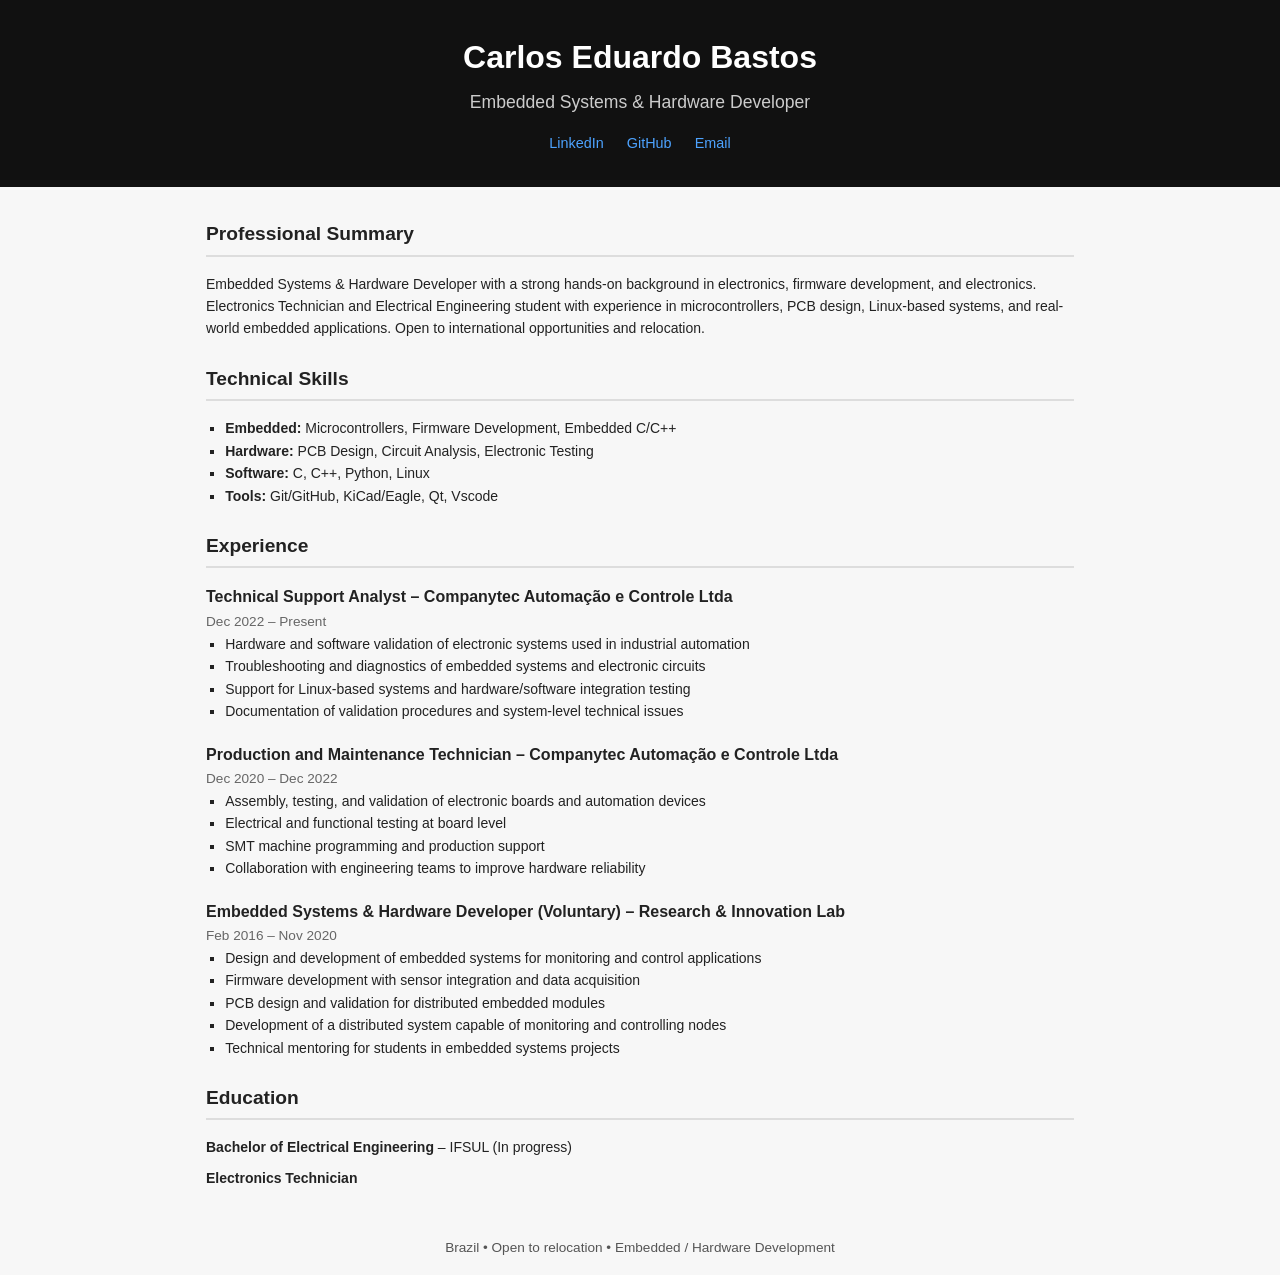
==== index.html @ 2d56c824 "Reescale to just one page" ====
<!DOCTYPE html>
<html lang="en">
<head>
  <meta charset="UTF-8">
  <meta name="viewport" content="width=device-width, initial-scale=1.0">
  <title>Carlos Eduardo Bastos – Embedded & Hardware Developer</title>
  <link rel="stylesheet" href="style.css">
</head>
<body>

  <header>
    <h1>Carlos Eduardo Bastos</h1>
    <h2>Embedded Systems & Hardware Developer</h2>

    <div class="links">
      <a href="https://www.linkedin.com/in/cadubastos/" target="_blank">LinkedIn</a>
      <a href="https://github.com/CaduBastos" target="_blank">GitHub</a>
      <a href="mailto:cadulbastos@gmail.com">Email</a>
    </div>
  </header>

  <main>

    <section>
      <h3>Professional Summary</h3>
      <p>
        Embedded Systems & Hardware Developer with a strong hands-on background in electronics,
        firmware development, and electronics. Electronics Technician and Electrical
        Engineering student with experience in microcontrollers, PCB design, Linux-based systems,
        and real-world embedded applications. Open to international opportunities and relocation.
      </p>
    </section>

    <section>
      <h3>Technical Skills</h3>

      <div class="skills">
        <ul>
          <li><strong>Embedded:</strong> Microcontrollers, Firmware Development, Embedded C/C++</li>
          <li><strong>Hardware:</strong> PCB Design, Circuit Analysis, Electronic Testing</li>
          <li><strong>Software:</strong> C, C++, Python, Linux</li>
          <li><strong>Tools:</strong> Git/GitHub, KiCad/Eagle, Qt, Vscode</li>
        </ul>
      </div>
    </section>

    <section>
      <h3>Experience</h3>

      <div class="job">
        <h4>Technical Support Analyst – Companytec Automação e Controle Ltda</h4>
        <span>Dec 2022 – Present</span>
        <ul>
          <li>Hardware and software validation of electronic systems used in industrial automation</li>
          <li>Troubleshooting and diagnostics of embedded systems and electronic circuits</li>
          <li>Support for Linux-based systems and hardware/software integration testing</li>
          <li>Documentation of validation procedures and system-level technical issues</li>
        </ul>
      </div>

      <div class="job">
        <h4>Production and Maintenance Technician – Companytec Automação e Controle Ltda</h4>
        <span>Dec 2020 – Dec 2022</span>
        <ul>
          <li>Assembly, testing, and validation of electronic boards and automation devices</li>
          <li>Electrical and functional testing at board level</li>
          <li>SMT machine programming and production support</li>
          <li>Collaboration with engineering teams to improve hardware reliability</li>
        </ul>
      </div>

      <div class="job">
        <h4>Embedded Systems & Hardware Developer (Voluntary) – Research & Innovation Lab</h4>
        <span>Feb 2016 – Nov 2020</span>
        <ul>
          <li>Design and development of embedded systems for monitoring and control applications</li>
          <li>Firmware development with sensor integration and data acquisition</li>
          <li>PCB design and validation for distributed embedded modules</li>
          <li>Development of a distributed system capable of monitoring and controlling nodes</li>
          <li>Technical mentoring for students in embedded systems projects</li>
        </ul>
      </div>

    </section>

    <section>
    <h3>Education</h3>
    <div class="education">
        <p><strong>Bachelor of Electrical Engineering</strong> – IFSUL (In progress)</p>
        <p><strong>Electronics Technician</strong></p>
    </div>
    </section>

  </main>

  <footer>
    <p>Brazil • Open to relocation • Embedded / Hardware Development</p>
  </footer>

</body>
</html>
---- style.css ----
* {
  margin: 0;
  padding: 0;
  box-sizing: border-box;
}

body {
  font-family: Arial, Helvetica, sans-serif;
  font-size: 14px;
  background-color: #f7f7f7;
  color: #222;
  line-height: 1.6;
}

header {
  background-color: #111;
  color: #fff;
  padding: 2rem 1rem;
  text-align: center;
}

header h1 {
  font-size: 2rem;
}

header h2 {
  font-size: 1.1rem;
  font-weight: normal;
  margin-top: 0.3rem;
  color: #ccc;
}

.links {
  margin-top: 1rem;
}

.links a {
  color: #4da3ff;
  text-decoration: none;
  margin: 0 0.6rem;
  font-size: 0.9rem;
}

.links a:hover {
  text-decoration: underline;
}

main {
  max-width: 900px;
  margin: 2rem auto;
  padding: 0 1rem;
}

section {
  margin-bottom: 1.5rem;
}

section h3 {
  border-bottom: 2px solid #ddd;
  padding-bottom: 0.3rem;
  margin-bottom: 1rem;
  font-size: 1.2rem;
}

.skills ul,
.job ul {
  list-style-type: square;
  padding-left: 1.2rem;
}

.job {
  margin-bottom: 1.2rem;
}

.job h4 {
  font-size: 1rem;
}

.job span {
  font-size: 0.85rem;
  color: #666;
}

.education p {
  margin-bottom: 0.5rem;
}

footer {
  text-align: center;
  padding: 1rem;
  font-size: 0.85rem;
  color: #555;
}

@media print {
  body {
    background: white;
    color: black;
    font-size: 13px;
    line-height: 1.4;
  }

  header {
    padding: 1.5rem 1rem;
  }

  main {
    margin: 1rem auto;
  }

  section {
    margin-bottom: 1rem;
  }

  section h3 {
    margin-bottom: 0.5rem;
  }

  .job {
    margin-bottom: 0.8rem;
  }

  .education p {
    margin-bottom: 0.3rem;
  }
  .education {
  page-break-inside: auto;
  }

}
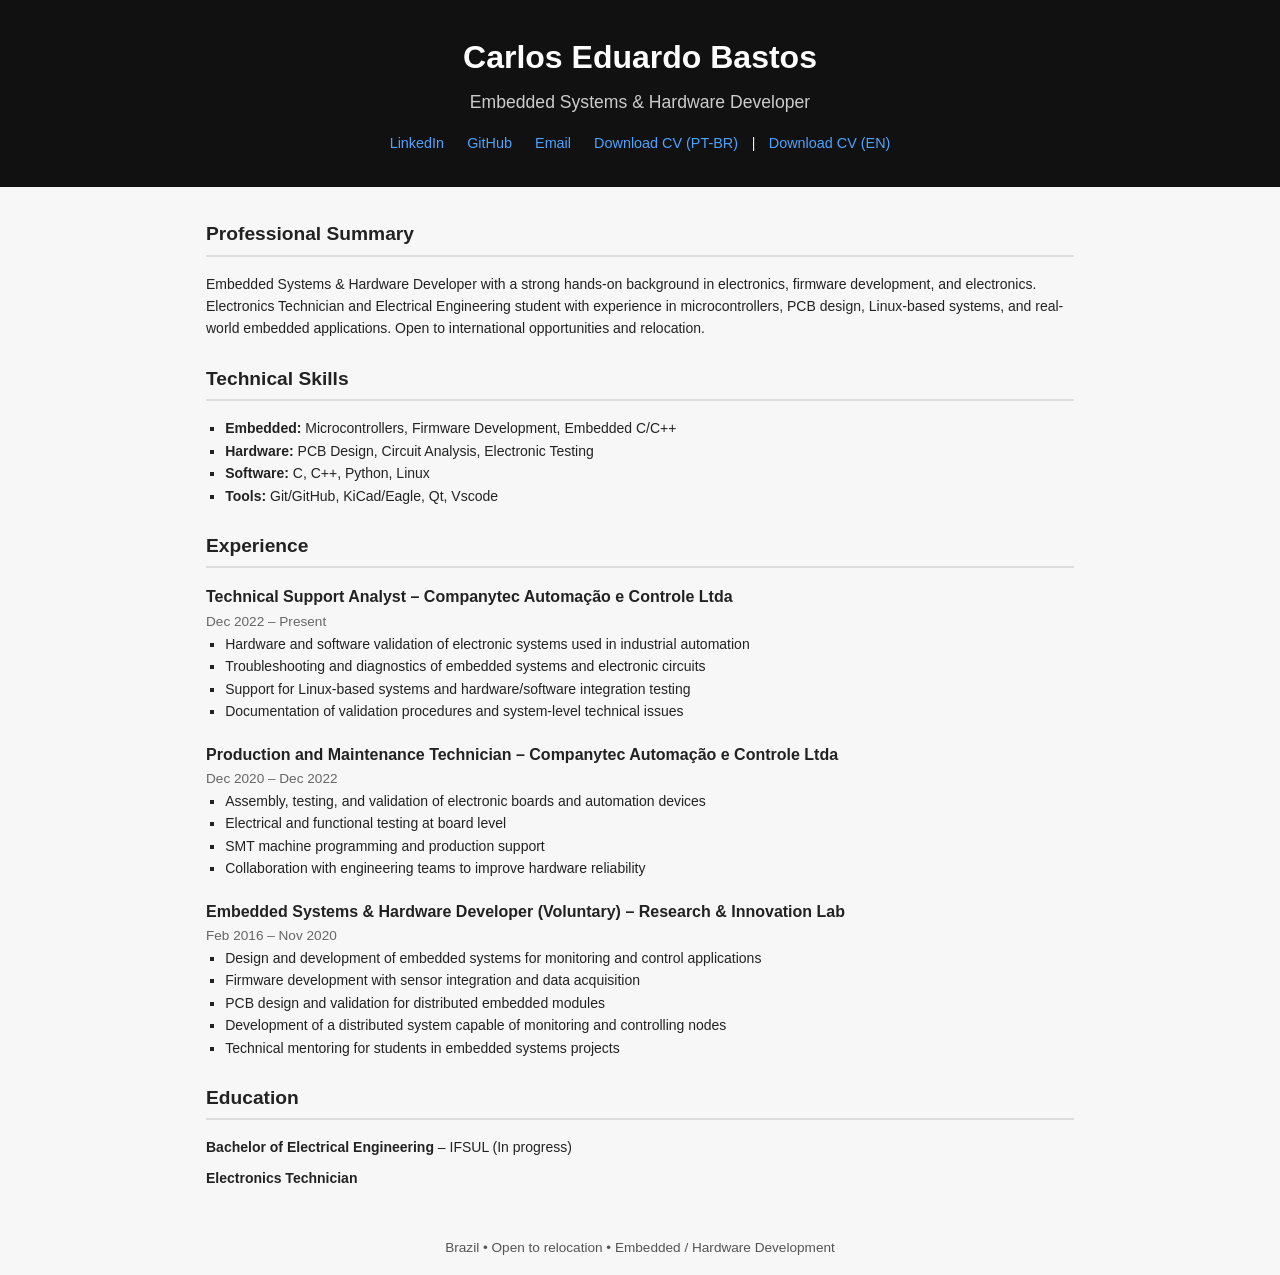
==== commit 8bb0e64d: "Add cv download links" ====
--- a/index.html
+++ b/index.html
@@ -16,6 +16,15 @@
       <a href="https://www.linkedin.com/in/cadubastos/" target="_blank">LinkedIn</a>
       <a href="https://github.com/CaduBastos" target="_blank">GitHub</a>
       <a href="mailto:cadulbastos@gmail.com">Email</a>
+
+      <a href="carlos_eduardo_bastos_cv_pt.pdf" target="_blank">
+          Download CV (PT-BR)
+      </a>      |
+      <a href="carlos_eduardo_bastos_cv_en.pdf" target="_blank">
+          Download CV (EN)
+      </a>
+</div>
+
     </div>
   </header>
 
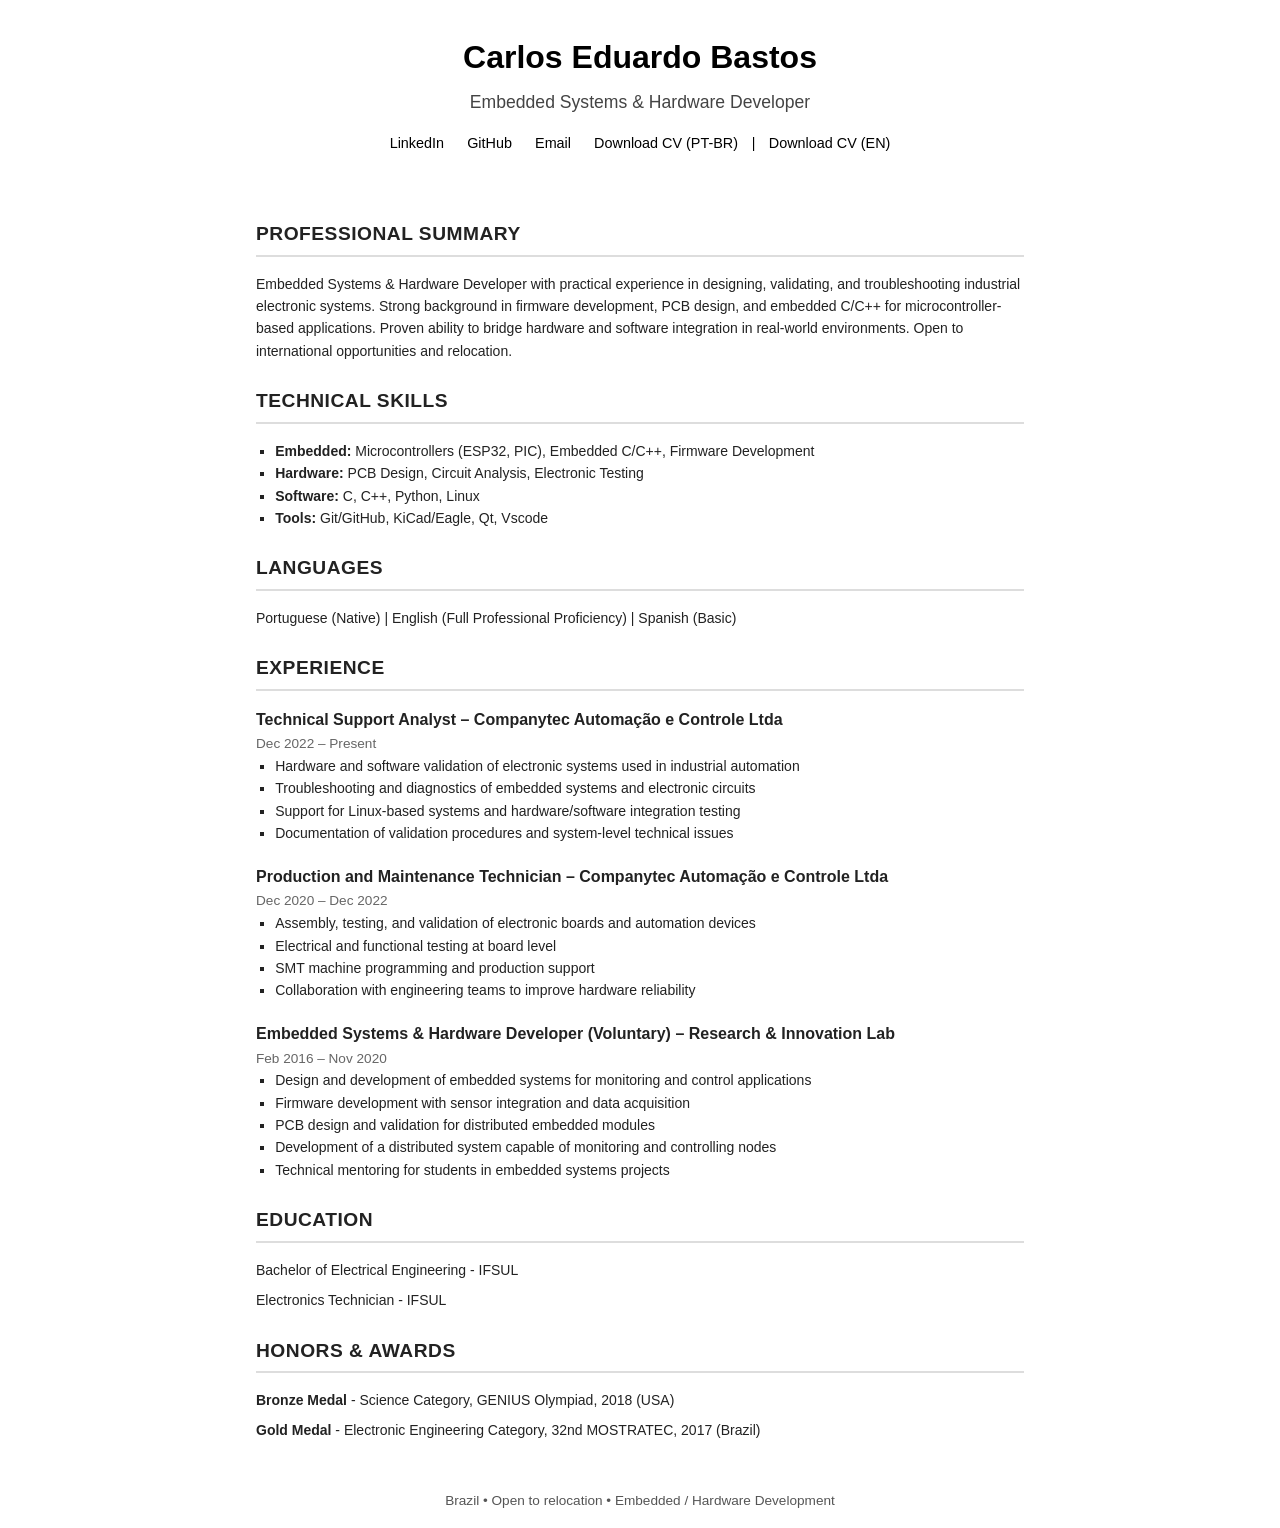
==== commit 77cc6f83: "changed header background color and added languages and awards section" ====
--- a/index.html
+++ b/index.html
@@ -23,8 +23,6 @@
       <a href="carlos_eduardo_bastos_cv_en.pdf" target="_blank">
           Download CV (EN)
       </a>
-</div>
-
     </div>
   </header>
 
@@ -33,10 +31,11 @@
     <section>
       <h3>Professional Summary</h3>
       <p>
-        Embedded Systems & Hardware Developer with a strong hands-on background in electronics,
-        firmware development, and electronics. Electronics Technician and Electrical
-        Engineering student with experience in microcontrollers, PCB design, Linux-based systems,
-        and real-world embedded applications. Open to international opportunities and relocation.
+        Embedded Systems & Hardware Developer with practical experience in designing, 
+        validating, and troubleshooting industrial electronic systems. Strong background 
+        in firmware development, PCB design, and embedded C/C++ for microcontroller-based 
+        applications. Proven ability to bridge hardware and software integration in real-world 
+        environments. Open to international opportunities and relocation.
       </p>
     </section>
 
@@ -45,7 +44,7 @@
 
       <div class="skills">
         <ul>
-          <li><strong>Embedded:</strong> Microcontrollers, Firmware Development, Embedded C/C++</li>
+          <li><strong>Embedded:</strong> Microcontrollers (ESP32, PIC), Embedded C/C++, Firmware Development</li>
           <li><strong>Hardware:</strong> PCB Design, Circuit Analysis, Electronic Testing</li>
           <li><strong>Software:</strong> C, C++, Python, Linux</li>
           <li><strong>Tools:</strong> Git/GitHub, KiCad/Eagle, Qt, Vscode</li>
@@ -53,6 +52,14 @@
       </div>
     </section>
 
+    <section>
+      <h3>Languages</h3>
+      <p>
+        Portuguese (Native) |
+        English (Full Professional Proficiency) |
+        Spanish (Basic)
+      </p>
+    </section>
     <section>
       <h3>Experience</h3>
 
@@ -89,15 +96,22 @@
           <li>Technical mentoring for students in embedded systems projects</li>
         </ul>
       </div>
-
     </section>
 
     <section>
-    <h3>Education</h3>
-    <div class="education">
-        <p><strong>Bachelor of Electrical Engineering</strong> – IFSUL (In progress)</p>
-        <p><strong>Electronics Technician</strong></p>
-    </div>
+      <h3>Education</h3>
+      <div class="education">
+          <p>Bachelor of Electrical Engineering - IFSUL</p>
+          <p>Electronics Technician - IFSUL</p>
+      </div>
+    </section>
+
+    <section>
+      <h3>Honors & Awards</h3>
+      <div class="awards">
+          <p><strong>Bronze Medal</strong> - Science Category, GENIUS Olympiad, 2018 (USA)</p>
+          <p><strong>Gold Medal</strong> - Electronic Engineering Category, 32nd MOSTRATEC, 2017 (Brazil)</p>
+      </div>
     </section>
 
   </main>
--- a/style.css
+++ b/style.css
@@ -5,16 +5,16 @@
 }
 
 body {
-  font-family: Arial, Helvetica, sans-serif;
+  font-family: "Segoe UI", "Helvetica Neue", Arial, sans-serif;
   font-size: 14px;
-  background-color: #f7f7f7;
+  background-color: #ffffff;
   color: #222;
   line-height: 1.6;
 }
 
 header {
-  background-color: #111;
-  color: #fff;
+  background-color: #ffffff;
+  color: #000000;
   padding: 2rem 1rem;
   text-align: center;
 }
@@ -27,7 +27,7 @@
   font-size: 1.1rem;
   font-weight: normal;
   margin-top: 0.3rem;
-  color: #ccc;
+  color: #444;
 }
 
 .links {
@@ -35,7 +35,7 @@
 }
 
 .links a {
-  color: #4da3ff;
+  color: #000;
   text-decoration: none;
   margin: 0 0.6rem;
   font-size: 0.9rem;
@@ -46,7 +46,7 @@
 }
 
 main {
-  max-width: 900px;
+  max-width: 800px;
   margin: 2rem auto;
   padding: 0 1rem;
 }
@@ -60,6 +60,8 @@
   padding-bottom: 0.3rem;
   margin-bottom: 1rem;
   font-size: 1.2rem;
+  text-transform: uppercase;
+  letter-spacing: 0.5px;
 }
 
 .skills ul,
@@ -74,6 +76,7 @@
 
 .job h4 {
   font-size: 1rem;
+  font-weight: 600;
 }
 
 .job span {
@@ -82,6 +85,10 @@
 }
 
 .education p {
+  margin-bottom: 0.5rem;
+}
+
+.awards p {
   margin-bottom: 0.5rem;
 }
 
@@ -123,8 +130,17 @@
   .education p {
     margin-bottom: 0.3rem;
   }
+
   .education {
   page-break-inside: auto;
   }
 
+  a {
+    color: black;
+    text-decoration: none;
+  }
+
+  footer {
+    margin-top: 1rem;
+  }
 }
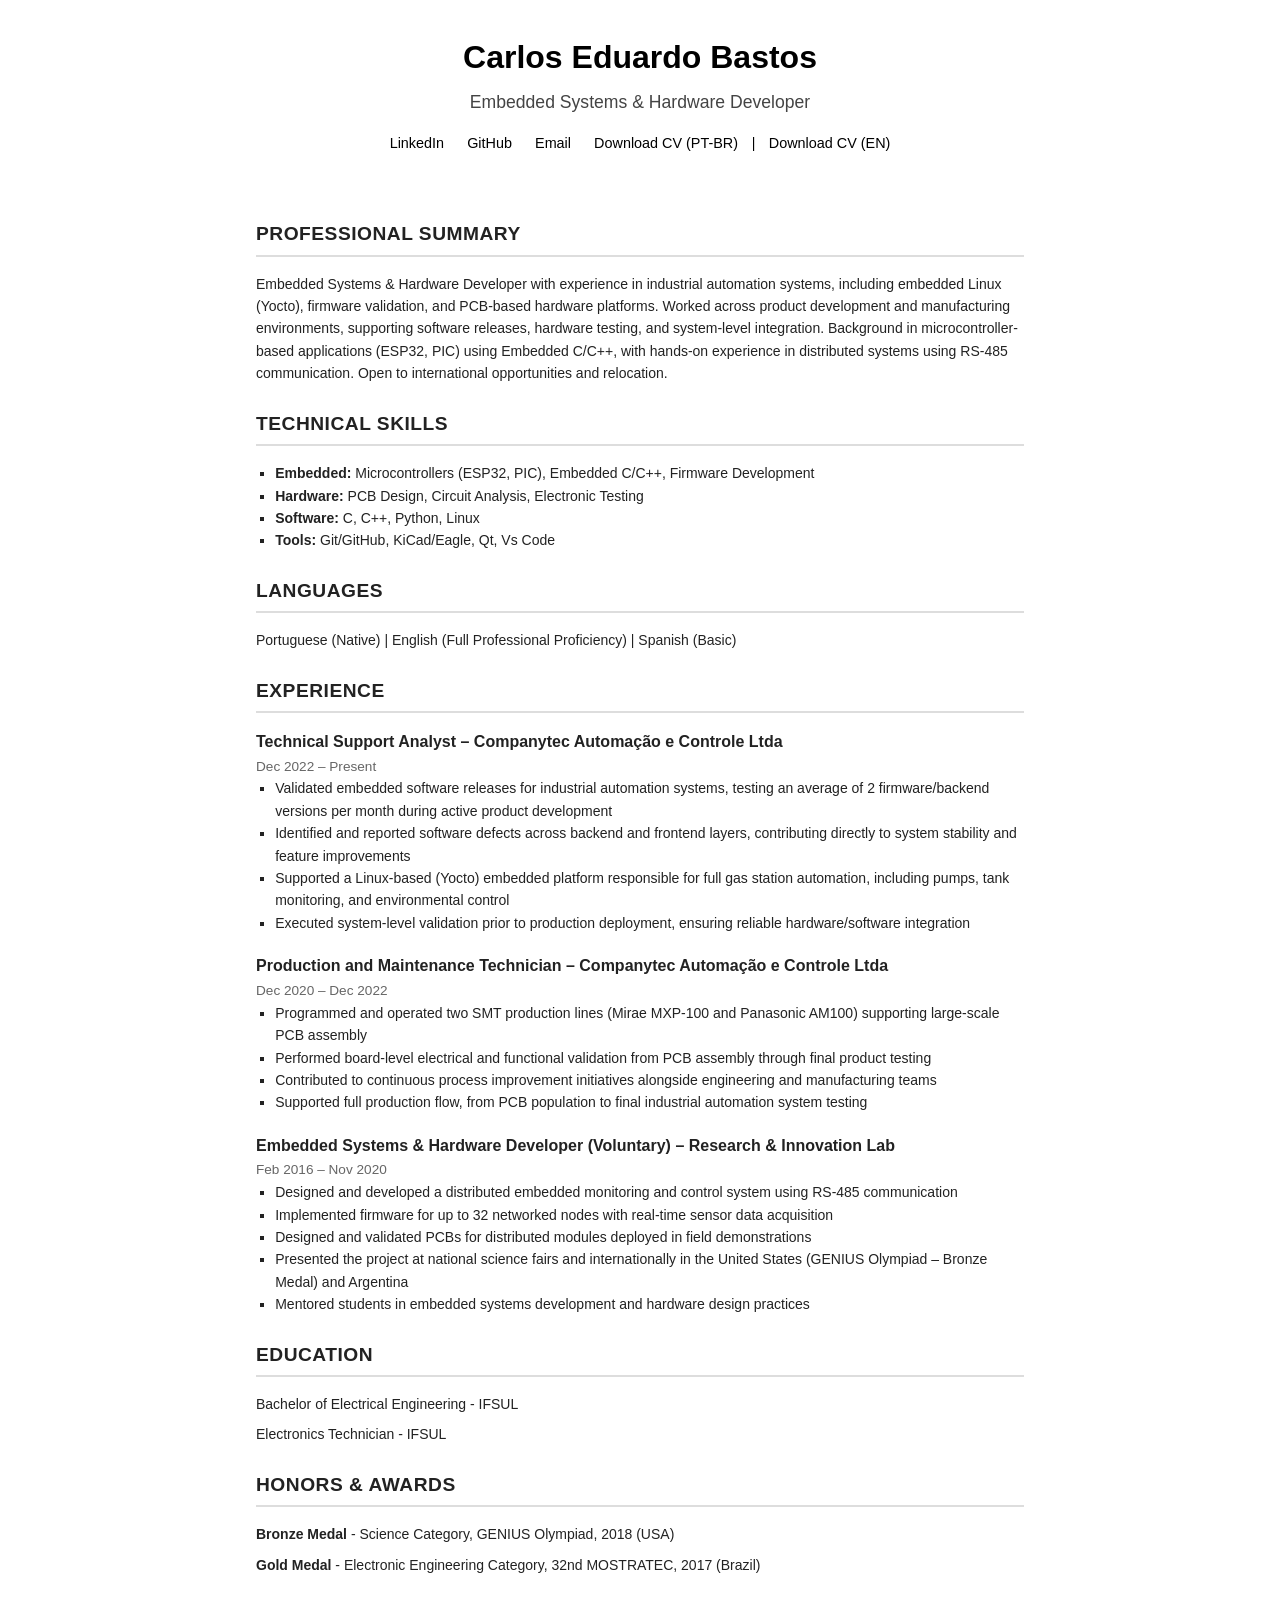
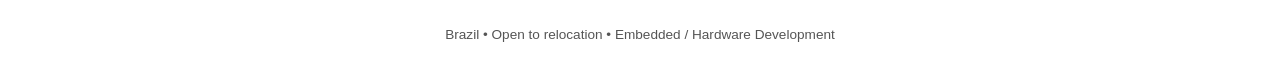
==== commit 102fef42: "Changed bullets points description" ====
--- a/index.html
+++ b/index.html
@@ -31,11 +31,11 @@
     <section>
       <h3>Professional Summary</h3>
       <p>
-        Embedded Systems & Hardware Developer with practical experience in designing, 
-        validating, and troubleshooting industrial electronic systems. Strong background 
-        in firmware development, PCB design, and embedded C/C++ for microcontroller-based 
-        applications. Proven ability to bridge hardware and software integration in real-world 
-        environments. Open to international opportunities and relocation.
+          Embedded Systems & Hardware Developer with experience in industrial automation systems, including embedded Linux (Yocto),
+          firmware validation, and PCB-based hardware platforms. Worked across product development and manufacturing environments, 
+          supporting software releases, hardware testing, and system-level integration. Background in microcontroller-based applications 
+          (ESP32, PIC) using Embedded C/C++, with hands-on experience in distributed systems using RS-485 communication. 
+          Open to international opportunities and relocation.
       </p>
     </section>
 
@@ -47,7 +47,7 @@
           <li><strong>Embedded:</strong> Microcontrollers (ESP32, PIC), Embedded C/C++, Firmware Development</li>
           <li><strong>Hardware:</strong> PCB Design, Circuit Analysis, Electronic Testing</li>
           <li><strong>Software:</strong> C, C++, Python, Linux</li>
-          <li><strong>Tools:</strong> Git/GitHub, KiCad/Eagle, Qt, Vscode</li>
+          <li><strong>Tools:</strong> Git/GitHub, KiCad/Eagle, Qt, Vs Code</li>
         </ul>
       </div>
     </section>
@@ -60,43 +60,45 @@
         Spanish (Basic)
       </p>
     </section>
-    <section>
-      <h3>Experience</h3>
 
-      <div class="job">
-        <h4>Technical Support Analyst – Companytec Automação e Controle Ltda</h4>
-        <span>Dec 2022 – Present</span>
-        <ul>
-          <li>Hardware and software validation of electronic systems used in industrial automation</li>
-          <li>Troubleshooting and diagnostics of embedded systems and electronic circuits</li>
-          <li>Support for Linux-based systems and hardware/software integration testing</li>
-          <li>Documentation of validation procedures and system-level technical issues</li>
-        </ul>
-      </div>
+  <section>
+    <h3>Experience</h3>
 
-      <div class="job">
-        <h4>Production and Maintenance Technician – Companytec Automação e Controle Ltda</h4>
-        <span>Dec 2020 – Dec 2022</span>
-        <ul>
-          <li>Assembly, testing, and validation of electronic boards and automation devices</li>
-          <li>Electrical and functional testing at board level</li>
-          <li>SMT machine programming and production support</li>
-          <li>Collaboration with engineering teams to improve hardware reliability</li>
-        </ul>
-      </div>
+    <div class="job">
+      <h4>Technical Support Analyst – Companytec Automação e Controle Ltda</h4>
+      <span>Dec 2022 – Present</span>
+      <ul>
+        <li>Validated embedded software releases for industrial automation systems, testing an average of 2 firmware/backend versions per month during active product development</li>
+        <li>Identified and reported software defects across backend and frontend layers, contributing directly to system stability and feature improvements</li>
+        <li>Supported a Linux-based (Yocto) embedded platform responsible for full gas station automation, including pumps, tank monitoring, and environmental control</li>
+        <li>Executed system-level validation prior to production deployment, ensuring reliable hardware/software integration</li>
+      </ul>
+    </div>
 
-      <div class="job">
-        <h4>Embedded Systems & Hardware Developer (Voluntary) – Research & Innovation Lab</h4>
-        <span>Feb 2016 – Nov 2020</span>
-        <ul>
-          <li>Design and development of embedded systems for monitoring and control applications</li>
-          <li>Firmware development with sensor integration and data acquisition</li>
-          <li>PCB design and validation for distributed embedded modules</li>
-          <li>Development of a distributed system capable of monitoring and controlling nodes</li>
-          <li>Technical mentoring for students in embedded systems projects</li>
-        </ul>
-      </div>
-    </section>
+    <div class="job">
+      <h4>Production and Maintenance Technician – Companytec Automação e Controle Ltda</h4>
+      <span>Dec 2020 – Dec 2022</span>
+      <ul>
+        <li>Programmed and operated two SMT production lines (Mirae MXP-100 and Panasonic AM100) supporting large-scale PCB assembly</li>
+        <li>Performed board-level electrical and functional validation from PCB assembly through final product testing</li>
+        <li>Contributed to continuous process improvement initiatives alongside engineering and manufacturing teams</li>
+        <li>Supported full production flow, from PCB population to final industrial automation system testing</li>
+      </ul>
+    </div>
+
+    <div class="job">
+      <h4>Embedded Systems & Hardware Developer (Voluntary) – Research & Innovation Lab</h4>
+      <span>Feb 2016 – Nov 2020</span>
+      <ul>
+        <li>Designed and developed a distributed embedded monitoring and control system using RS-485 communication</li>
+        <li>Implemented firmware for up to 32 networked nodes with real-time sensor data acquisition</li>
+        <li>Designed and validated PCBs for distributed modules deployed in field demonstrations</li>
+        <li>Presented the project at national science fairs and internationally in the United States (GENIUS Olympiad – Bronze Medal) and Argentina</li>
+        <li>Mentored students in embedded systems development and hardware design practices</li>
+      </ul>
+    </div>
+
+  </section>
 
     <section>
       <h3>Education</h3>
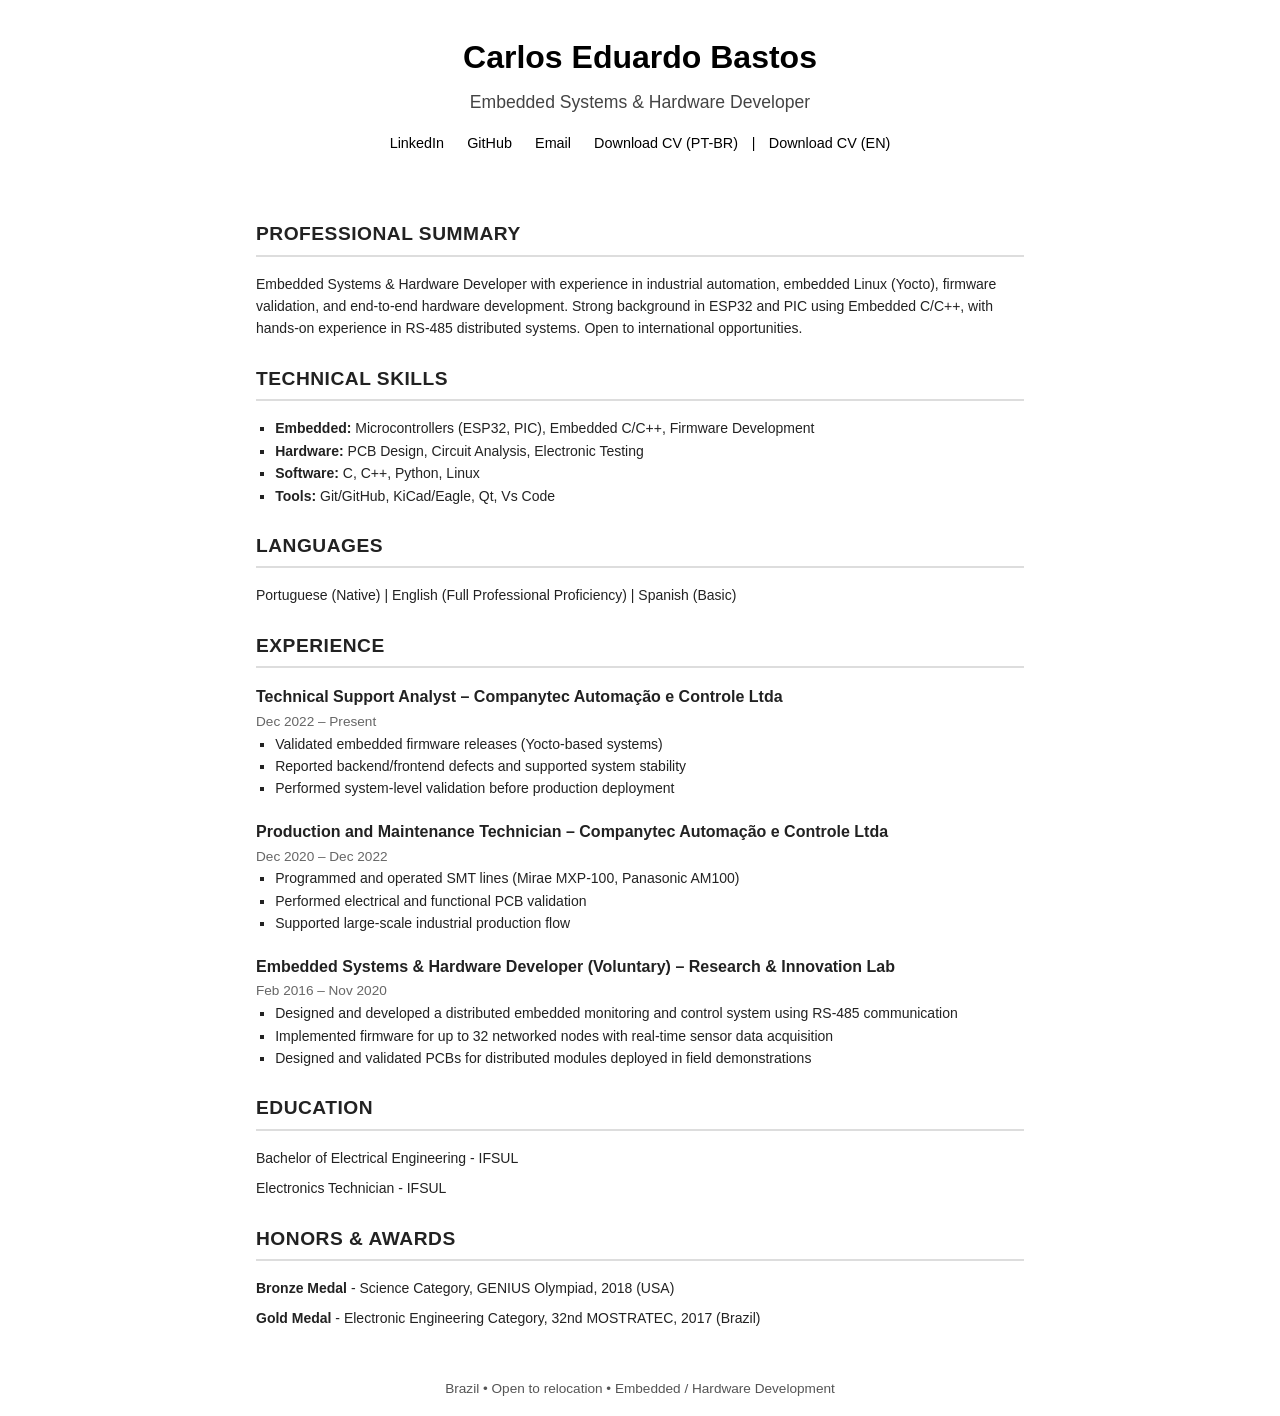
==== commit 7031ba69: "simplified bullet points, professional summary to print in just one page" ====
--- a/index.html
+++ b/index.html
@@ -31,11 +31,9 @@
     <section>
       <h3>Professional Summary</h3>
       <p>
-          Embedded Systems & Hardware Developer with experience in industrial automation systems, including embedded Linux (Yocto),
-          firmware validation, and PCB-based hardware platforms. Worked across product development and manufacturing environments, 
-          supporting software releases, hardware testing, and system-level integration. Background in microcontroller-based applications 
-          (ESP32, PIC) using Embedded C/C++, with hands-on experience in distributed systems using RS-485 communication. 
-          Open to international opportunities and relocation.
+          Embedded Systems & Hardware Developer with experience in industrial automation, embedded Linux (Yocto), 
+          firmware validation, and end-to-end hardware development. Strong background in ESP32 and PIC using Embedded C/C++, 
+          with hands-on experience in RS-485 distributed systems. Open to international opportunities.
       </p>
     </section>
 
@@ -68,10 +66,9 @@
       <h4>Technical Support Analyst – Companytec Automação e Controle Ltda</h4>
       <span>Dec 2022 – Present</span>
       <ul>
-        <li>Validated embedded software releases for industrial automation systems, testing an average of 2 firmware/backend versions per month during active product development</li>
-        <li>Identified and reported software defects across backend and frontend layers, contributing directly to system stability and feature improvements</li>
-        <li>Supported a Linux-based (Yocto) embedded platform responsible for full gas station automation, including pumps, tank monitoring, and environmental control</li>
-        <li>Executed system-level validation prior to production deployment, ensuring reliable hardware/software integration</li>
+        <li>Validated embedded firmware releases (Yocto-based systems)</li>
+        <li>Reported backend/frontend defects and supported system stability</li>
+        <li>Performed system-level validation before production deployment</li>
       </ul>
     </div>
 
@@ -79,11 +76,9 @@
       <h4>Production and Maintenance Technician – Companytec Automação e Controle Ltda</h4>
       <span>Dec 2020 – Dec 2022</span>
       <ul>
-        <li>Programmed and operated two SMT production lines (Mirae MXP-100 and Panasonic AM100) supporting large-scale PCB assembly</li>
-        <li>Performed board-level electrical and functional validation from PCB assembly through final product testing</li>
-        <li>Contributed to continuous process improvement initiatives alongside engineering and manufacturing teams</li>
-        <li>Supported full production flow, from PCB population to final industrial automation system testing</li>
-      </ul>
+        <li>Programmed and operated SMT lines (Mirae MXP-100, Panasonic AM100)</li>
+        <li>Performed electrical and functional PCB validation</li>
+        <li>Supported large-scale industrial production flow</li>
     </div>
 
     <div class="job">
@@ -93,8 +88,6 @@
         <li>Designed and developed a distributed embedded monitoring and control system using RS-485 communication</li>
         <li>Implemented firmware for up to 32 networked nodes with real-time sensor data acquisition</li>
         <li>Designed and validated PCBs for distributed modules deployed in field demonstrations</li>
-        <li>Presented the project at national science fairs and internationally in the United States (GENIUS Olympiad – Bronze Medal) and Argentina</li>
-        <li>Mentored students in embedded systems development and hardware design practices</li>
       </ul>
     </div>
 
--- a/style.css
+++ b/style.css
@@ -103,16 +103,16 @@
   body {
     background: white;
     color: black;
-    font-size: 13px;
-    line-height: 1.4;
+    font-size: 12px;
+    line-height: 1.3;
   }
 
   header {
-    padding: 1.5rem 1rem;
+    padding: 1rem 1rem;
   }
 
   main {
-    margin: 1rem auto;
+    margin: 0.5rem auto;
   }
 
   section {
@@ -124,7 +124,7 @@
   }
 
   .job {
-    margin-bottom: 0.8rem;
+    margin-bottom: 0.9rem;
   }
 
   .education p {
@@ -141,6 +141,6 @@
   }
 
   footer {
-    margin-top: 1rem;
+    margin-top: 0.5rem;
   }
 }
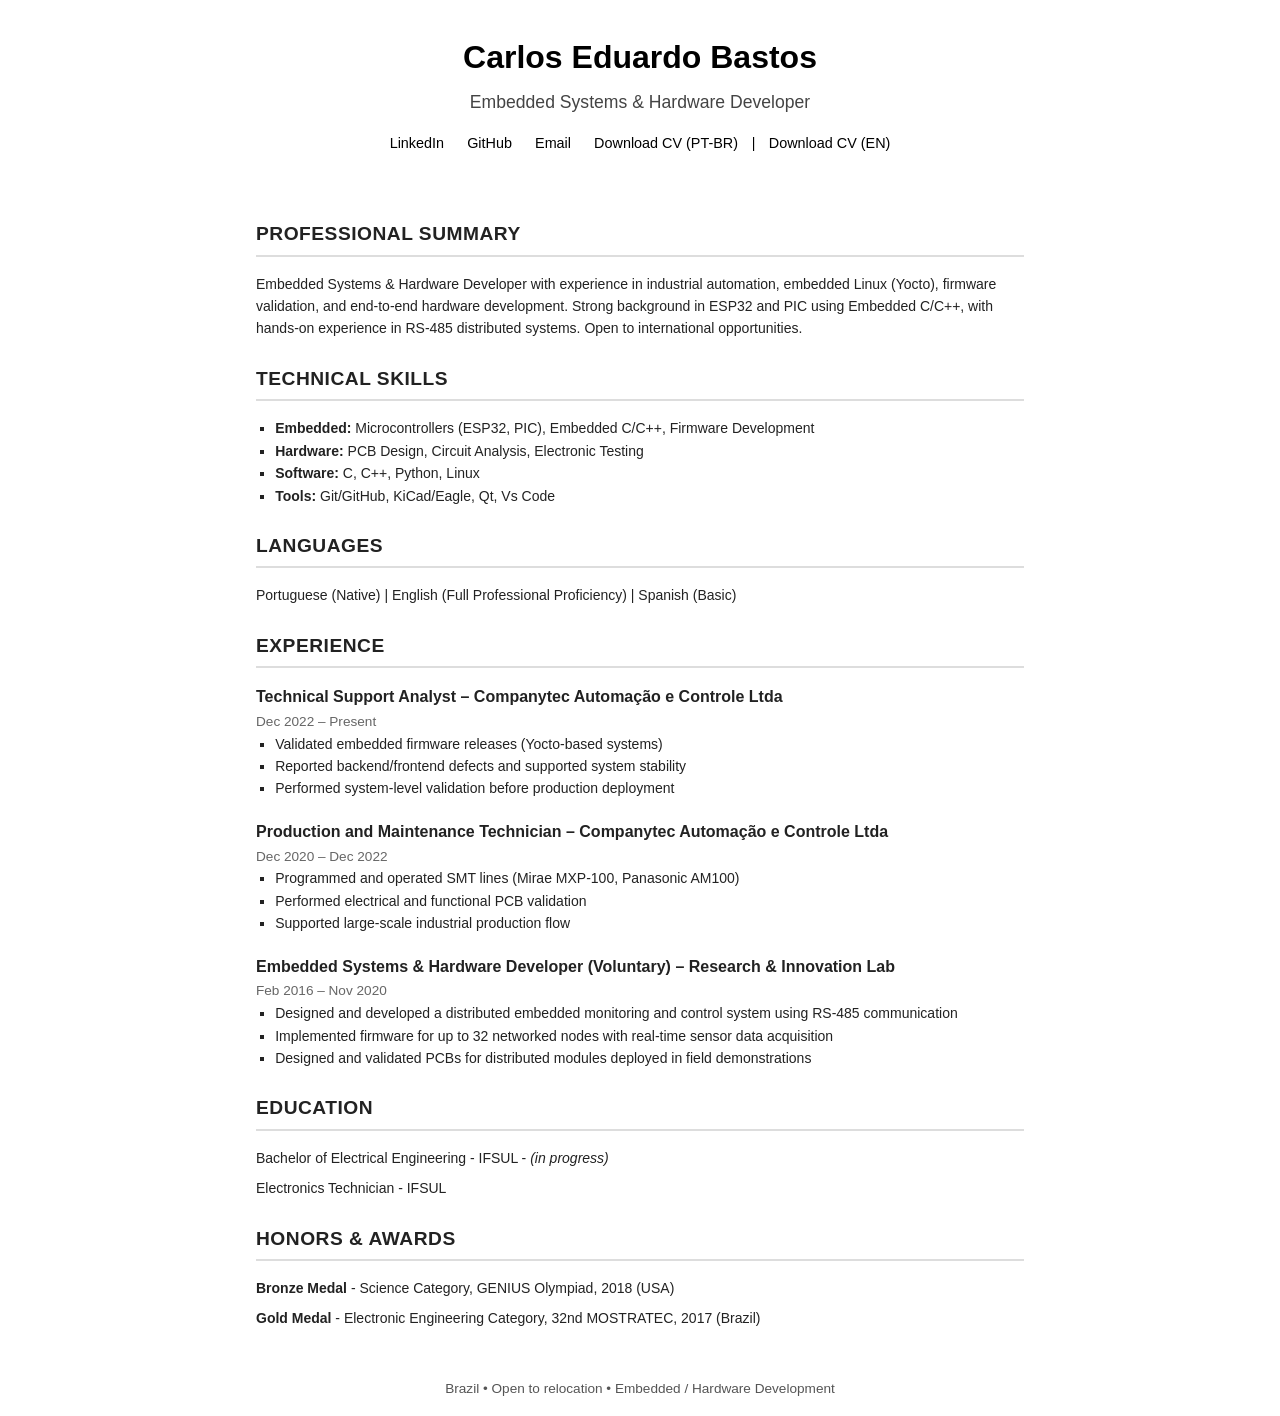
==== commit 59884ca3: "fixed links redirection and created pt version folder" ====
--- a/index.html
+++ b/index.html
@@ -17,10 +17,10 @@
       <a href="https://github.com/CaduBastos" target="_blank">GitHub</a>
       <a href="mailto:cadulbastos@gmail.com">Email</a>
 
-      <a href="carlos_eduardo_bastos_cv_pt.pdf" target="_blank">
+      <a href="https://github.com/CaduBastos/cv/blob/master/carlos_eduardo_bastos_cv_pt.pdf" target="_blank">
           Download CV (PT-BR)
       </a>      |
-      <a href="carlos_eduardo_bastos_cv_en.pdf" target="_blank">
+      <a href="https://github.com/CaduBastos/cv/blob/master/carlos_eduardo_bastos_cv_en.pdf" target="_blank">
           Download CV (EN)
       </a>
     </div>
@@ -96,7 +96,7 @@
     <section>
       <h3>Education</h3>
       <div class="education">
-          <p>Bachelor of Electrical Engineering - IFSUL</p>
+          <p>Bachelor of Electrical Engineering - IFSUL - <i>(in progress)</i></p>
           <p>Electronics Technician - IFSUL</p>
       </div>
     </section>
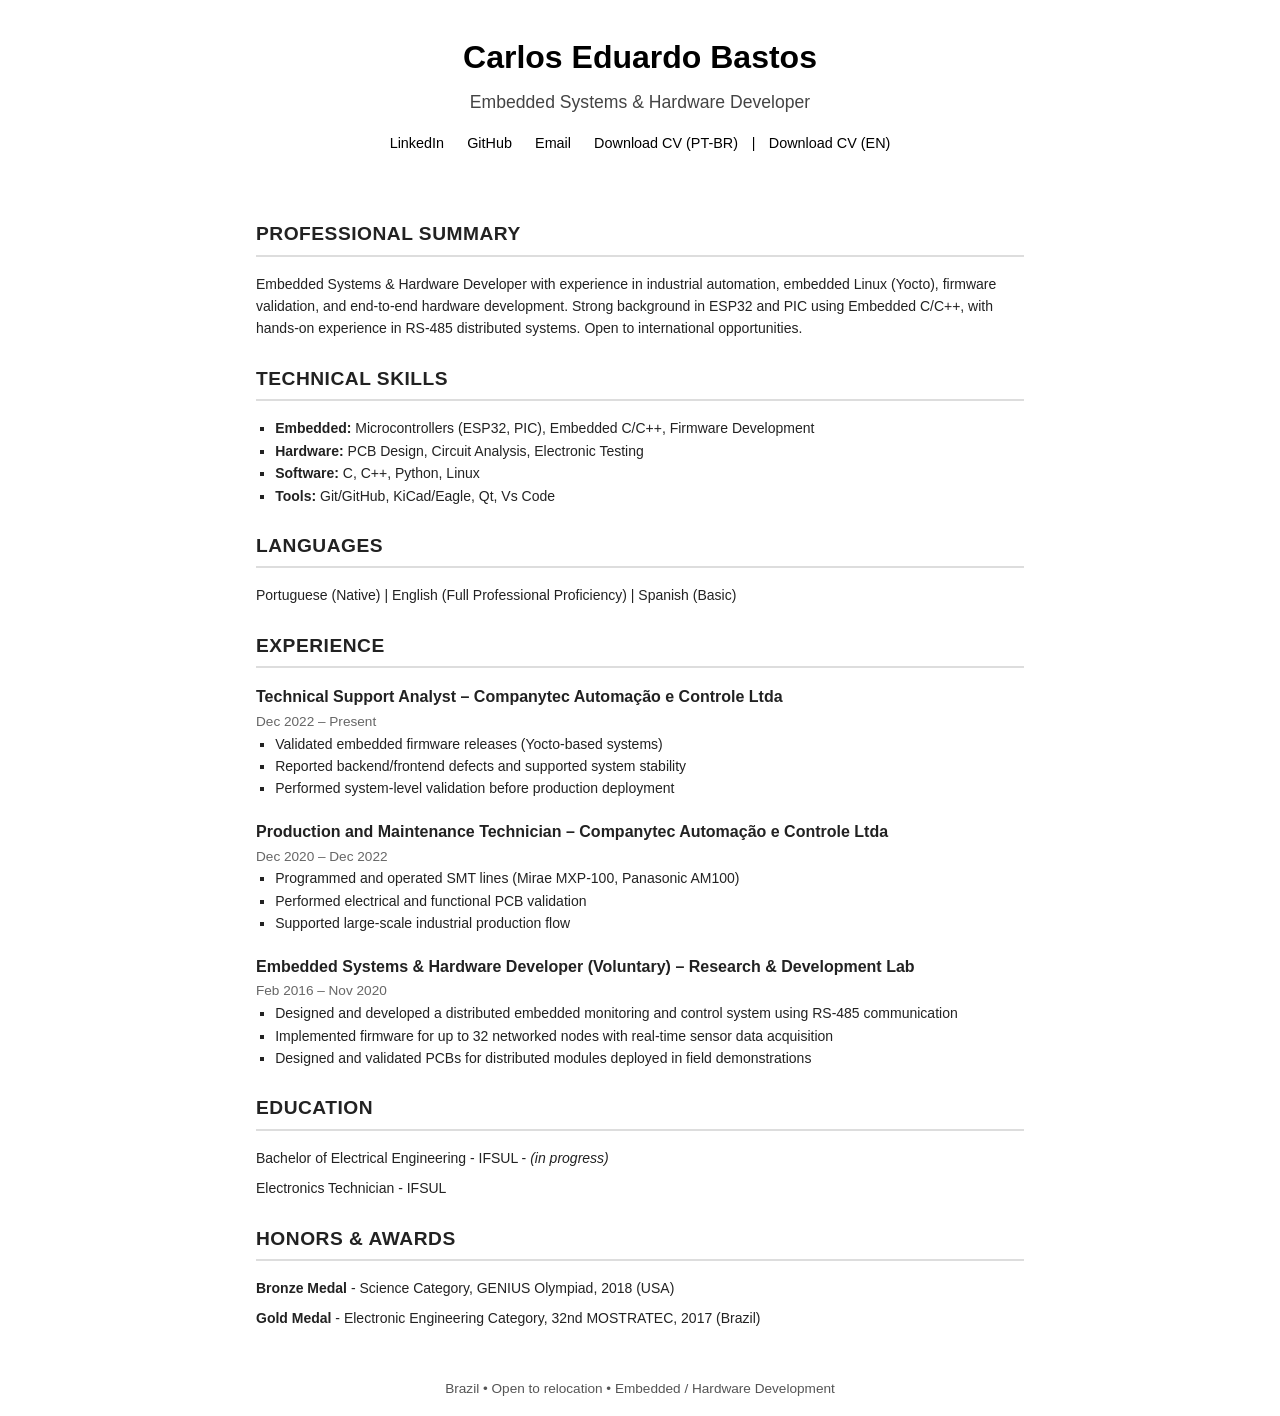
==== commit 2f5321ba: "Updated pt version" ====
--- a/index.html
+++ b/index.html
@@ -82,7 +82,7 @@
     </div>
 
     <div class="job">
-      <h4>Embedded Systems & Hardware Developer (Voluntary) – Research & Innovation Lab</h4>
+      <h4>Embedded Systems & Hardware Developer (Voluntary) – Research & Development Lab</h4>
       <span>Feb 2016 – Nov 2020</span>
       <ul>
         <li>Designed and developed a distributed embedded monitoring and control system using RS-485 communication</li>
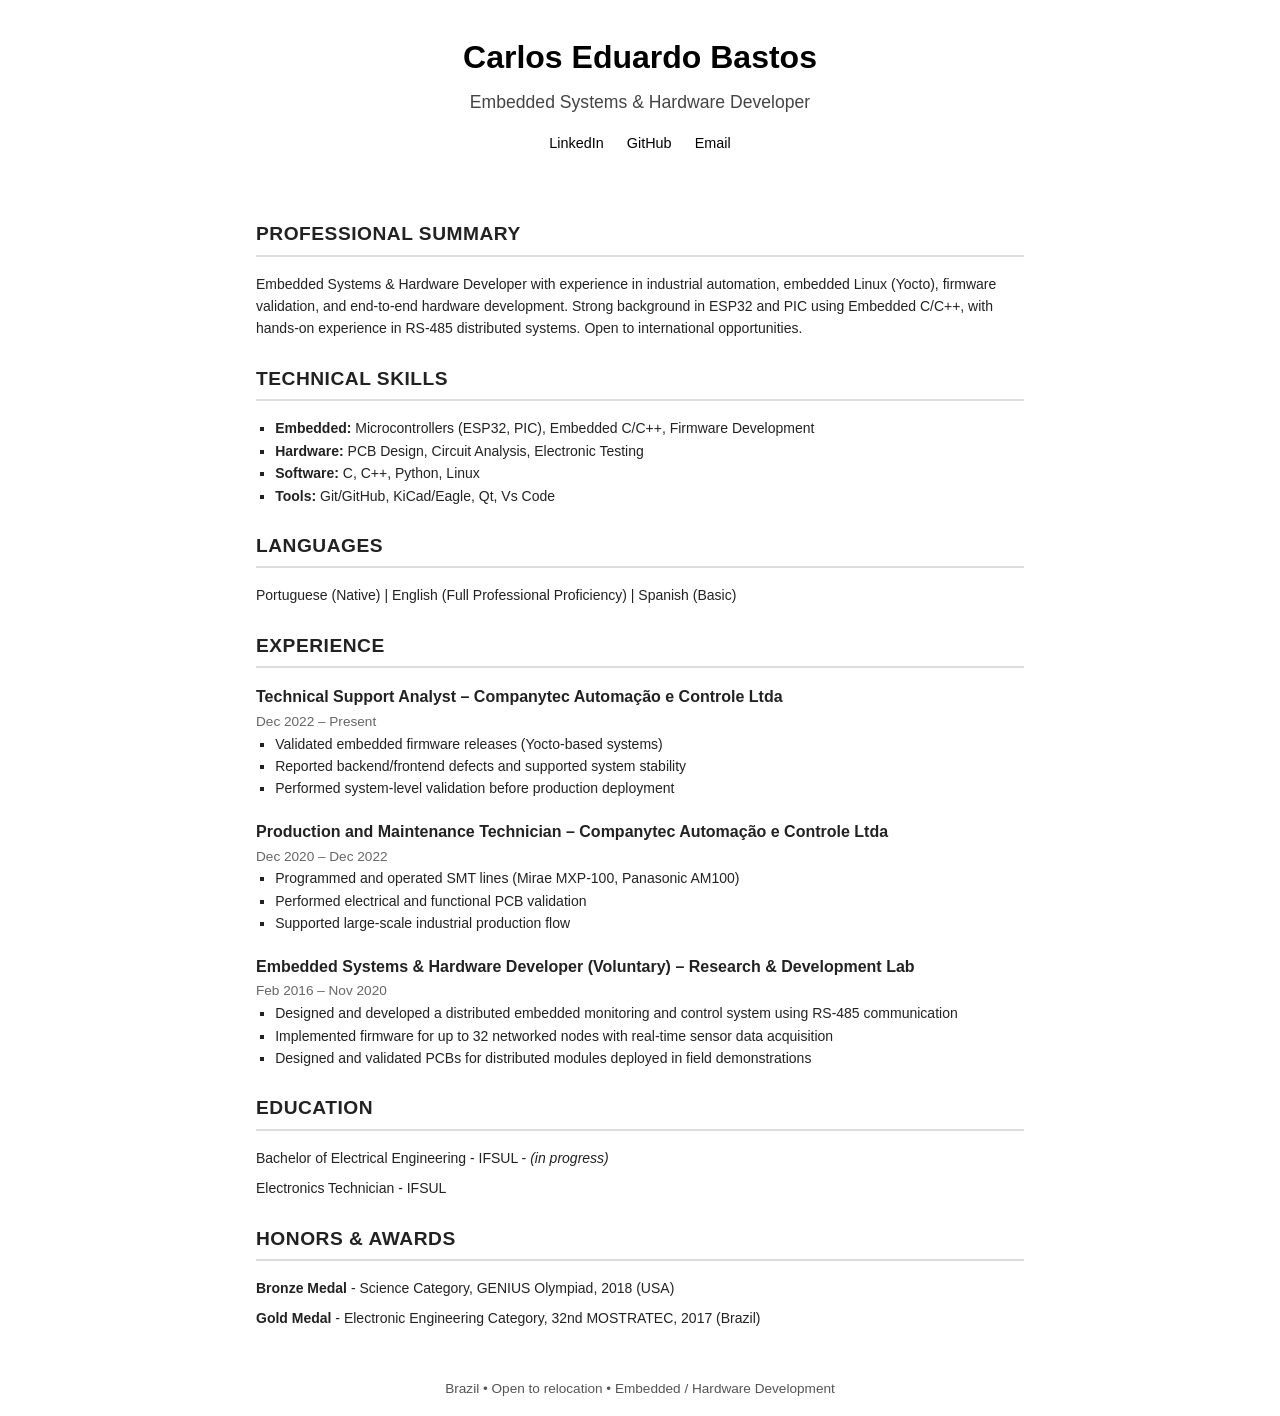
==== commit e0c8c05d: "removed download links" ====
--- a/index.html
+++ b/index.html
@@ -16,12 +16,6 @@
       <a href="https://www.linkedin.com/in/cadubastos/" target="_blank">LinkedIn</a>
       <a href="https://github.com/CaduBastos" target="_blank">GitHub</a>
       <a href="mailto:cadulbastos@gmail.com">Email</a>
-
-      <a href="https://github.com/CaduBastos/cv/blob/master/carlos_eduardo_bastos_cv_pt.pdf" target="_blank">
-          Download CV (PT-BR)
-      </a>      |
-      <a href="https://github.com/CaduBastos/cv/blob/master/carlos_eduardo_bastos_cv_en.pdf" target="_blank">
-          Download CV (EN)
       </a>
     </div>
   </header>
